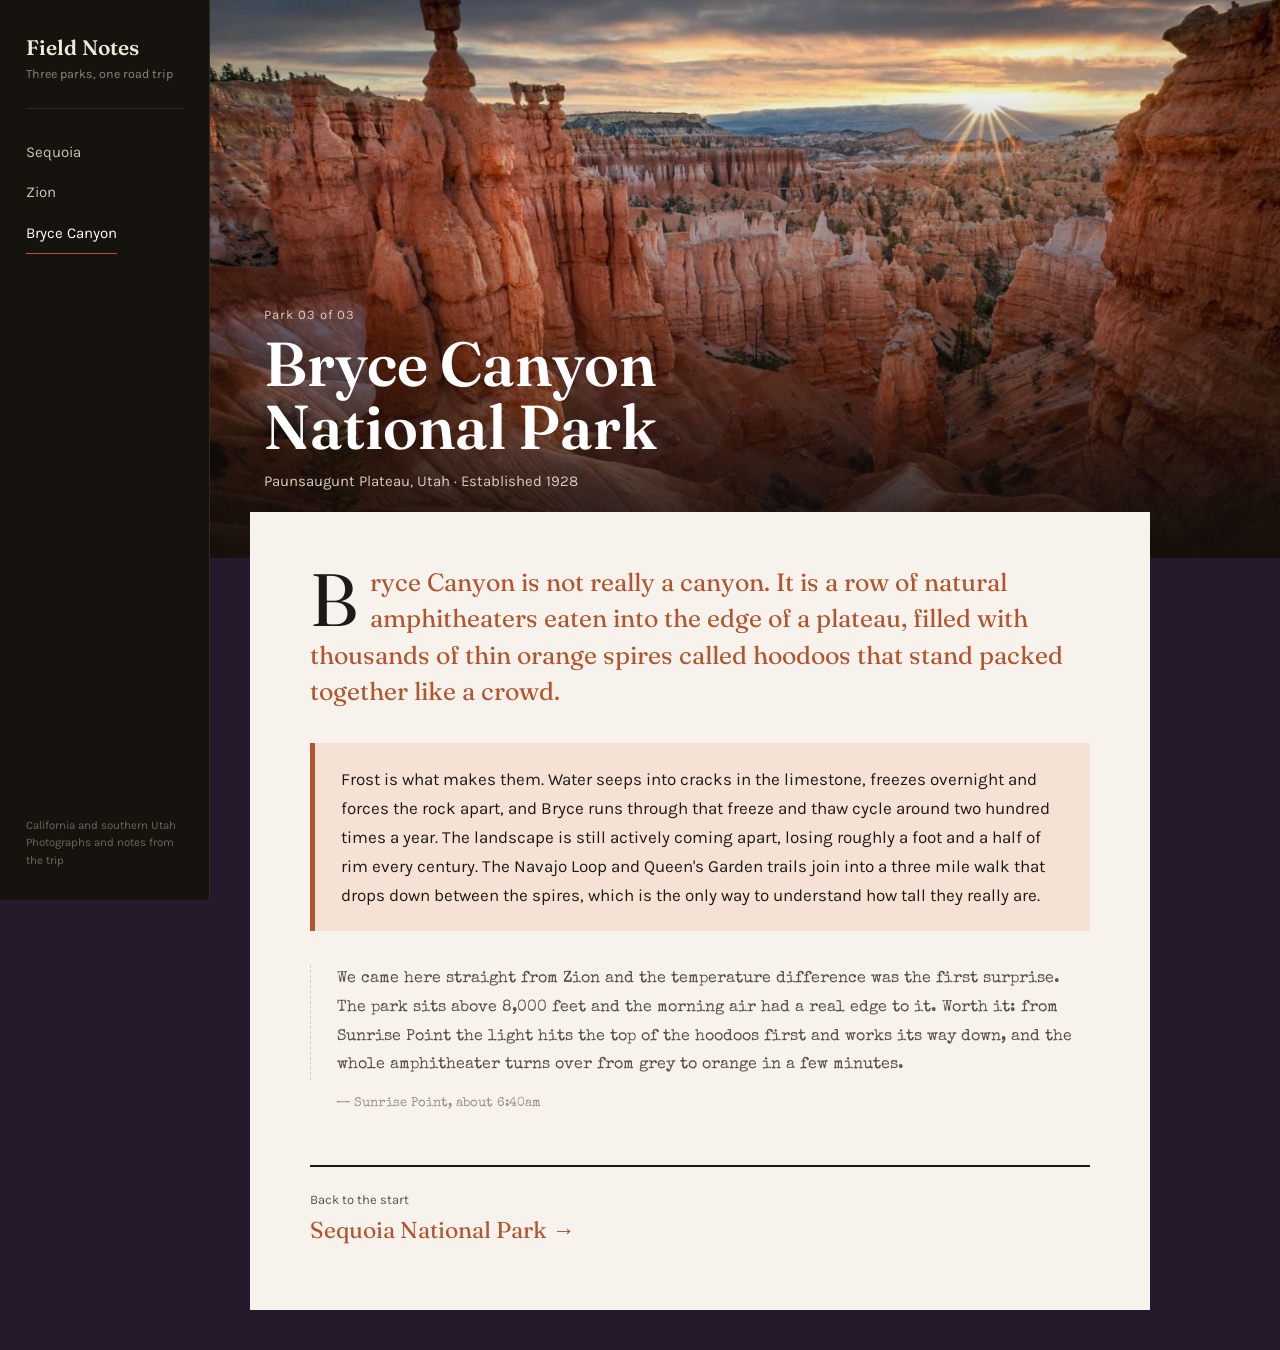
==== bryce-canyon.html @ ff354c73 "Add files via upload Add about page with CSS Grid layout and course certificate" ====
<!DOCTYPE html>
<!-- ============================================================
     PAGE 3 of 3 - Bryce Canyon National Park
     ============================================================ -->
<html lang="en">

<head>
  <!-- Character encoding, and scaling settings for phone screens -->
  <meta charset="UTF-8">
  <meta name="viewport" content="width=device-width, initial-scale=1.0">

  <!-- Wording shown on the browser tab -->
  <title>Bryce Canyon National Park | Field Notes</title>

  <!-- Same three fonts as the other pages -->
  <link rel="preconnect" href="https://fonts.googleapis.com">
  <link rel="preconnect" href="https://fonts.gstatic.com" crossorigin>
  <link href="https://fonts.googleapis.com/css2?family=Fraunces:opsz,wght@9..144,500;9..144,600&family=Karla:wght@400;700&family=Special+Elite&display=swap" rel="stylesheet">

  <!-- Shared stylesheet, loaded with a relative link -->
  <link rel="stylesheet" href="style.css">
</head>

<!-- The page-bryce class switches the palette to orange and dusk plum -->
<body class="page-bryce">

  <!-- ==========================================================
       SIDE RAIL - relative links to all three pages,
       stacked using <br> tags
       ========================================================== -->
  <nav class="rail">
    <div class="rail-title">Field Notes</div>
    <div class="rail-sub">Three parks, one road trip</div>

    <a href="index.html">Sequoia</a><br>
    <a href="zion.html">Zion</a><br>
    <a href="bryce-canyon.html" class="current">Bryce Canyon</a>

    <div class="rail-foot">
      California and southern Utah<br>
      Photographs and notes from the trip
    </div>
  </nav>

  <!-- Everything to the right of the rail -->
  <div class="main">

    <!-- ========================================================
         HERO - large photo with the page heading over it
         ======================================================== -->
    <header class="hero">
      <img src="images/bryce-canyon.jpg" alt="Sunrise over the Bryce amphitheater, with Thor's Hammer standing above rows of orange hoodoos">
      <div class="hero-shade"></div>

      <div class="hero-text">
        <div class="hero-index">Park 03 of 03</div>
        <!-- MAIN HEADING FOR THIS PAGE -->
        <h1>Bryce Canyon<br>National Park</h1>
        <div class="hero-where">Paunsaugunt Plateau, Utah &middot; Established 1928</div>
      </div>
    </header>

    <!-- ========================================================
         CONTENT PANEL
         ======================================================== -->
    <main class="paper">

      <!-- PARAGRAPH 1 - class "lede" (large serif with a drop cap) -->
      <p class="lede">
        Bryce Canyon is not really a canyon. It is a row of natural amphitheaters eaten into the edge of
        a plateau, filled with thousands of thin orange spires called hoodoos that stand packed together
        like a crowd.
      </p>

      <!-- PARAGRAPH 2 - class "body-note" (tinted panel with accent bar) -->
      <p class="body-note">
        Frost is what makes them. Water seeps into cracks in the limestone, freezes overnight and forces
        the rock apart, and Bryce runs through that freeze and thaw cycle around two hundred times a
        year. The landscape is still actively coming apart, losing roughly a foot and a half of rim
        every century. The Navajo Loop and Queen's Garden trails join into a three mile walk that drops
        down between the spires, which is the only way to understand how tall they really are.
      </p>

      <!-- PARAGRAPH 3 - class "journal" (typewriter note) -->
      <p class="journal">
        We came here straight from Zion and the temperature difference was the first surprise. The park
        sits above 8,000 feet and the morning air had a real edge to it. Worth it: from Sunrise Point
        the light hits the top of the hoodoos first and works its way down, and the whole amphitheater
        turns over from grey to orange in a few minutes.
      </p>
      <p class="signed">&mdash; Sunrise Point, about 6:40am</p>

      <!-- FOOTER LINK - relative link back to the first page -->
      <div class="next">
        <span>Back to the start</span>
        <a href="index.html">Sequoia National Park &rarr;</a>
      </div>

    </main>
  </div>

</body>

</html>
---- style.css ----
/* style.css - all 3 pages use this file so I don't repeat the CSS 3 times.
   each page puts a class on <body> to pick its own colors (bottom of file) */

/* colors used everywhere. each page changes some of these further down */
:root {
  --ink: #1d1a17;          /* normal text */
  --ink-soft: #5a5049;     /* captions and small grey text */
  --paper: #f7f3ec;        /* the light panel */
  --deep: #241f1b;         /* dark page background */
  --accent: #8a4a2a;       /* main park color */
  --accent-soft: #e8d9c8;  /* lighter version of the accent */
  --rule: #d8cec0;         /* thin border lines */
}

/* makes padding count inside the width, easier to size things */
* {
  box-sizing: border-box;
}

/* base page setup - dark background and the default font */
body {
  margin: 0;
  background-color: var(--deep);
  color: var(--ink);
  font-family: "Karla", "Segoe UI", Arial, sans-serif;
  font-size: 17px;
  line-height: 1.7;
}

/* the dark bar down the left side with my 3 links in it */
.rail {
  position: fixed;
  top: 0;
  left: 0;
  width: 210px;
  height: 100%;
  padding: 34px 26px;
  background-color: #16130f;
  border-right: 1px solid #2f2823;
}

/* site name at the top of the bar */
.rail-title {
  font-family: "Fraunces", Georgia, serif;
  font-size: 21px;
  font-weight: 600;
  color: #f0e7d8;
  line-height: 1.25;
  margin-bottom: 4px;
}

/* small line under the site name */
.rail-sub {
  font-size: 12.5px;
  color: #8d8175;
  border-bottom: 1px solid #2f2823;
  padding-bottom: 22px;
  margin-bottom: 24px;
}

/* the 3 nav links */
.rail a {
  display: inline-block;
  color: #cfc3b2;
  text-decoration: none;
  font-size: 15px;
  padding: 7px 0;
  border-bottom: 1px solid transparent;
}

/* lights up when you mouse over it */
.rail a:hover {
  color: #ffffff;
  border-bottom-color: var(--accent);
}

/* shows which page you're on right now */
.rail a.current {
  color: #ffffff;
  border-bottom-color: var(--accent);
}

/* outline when you tab through with the keyboard */
.rail a:focus-visible,
.paper a:focus-visible {
  outline: 2px solid var(--accent);
  outline-offset: 3px;
}

/* little note stuck at the bottom of the bar */
.rail-foot {
  position: absolute;
  bottom: 30px;
  left: 26px;
  right: 26px;
  font-size: 11.5px;
  color: #6f6559;
  line-height: 1.55;
}

/* everything to the right of the bar. 210px = width of the bar */
.main {
  margin-left: 210px;
}

/* big photo at the top with the title sitting on it (Bryce page) */
.hero {
  position: relative;
  height: 62vh;
  min-height: 380px;
  overflow: hidden;
}

/* different version for tall photos (Sequoia + Zion). a tall photo
   squeezed into a wide strip loses most of the picture, so here the
   photo gets its own column and the title goes next to it */
.hero.tall {
  display: flex;
  align-items: stretch;
  height: auto;
  min-height: 0;
  background-color: #16130f;
}

/* title column */
.hero.tall .hero-text {
  position: static;
  flex: 1;
  align-self: center;
  padding: 50px 54px;
}

/* photo column. max-height stops a tall photo filling the whole screen */
.hero.tall img {
  width: 46%;
  max-height: 78vh;
}

/* no dark fade needed here since the text isn't on top of the photo */
.hero.tall .hero-shade {
  display: none;
}

/* the photo itself. cover crops it to fit instead of stretching it */
.hero img {
  width: 100%;
  height: 100%;
  object-fit: cover;
  display: block;
}

/* dark fade at the bottom of the photo so white text stays readable */
.hero-shade {
  position: absolute;
  inset: 0;
  background: linear-gradient(to top, rgba(20, 16, 13, 0.88) 0%, rgba(20, 16, 13, 0.25) 45%, rgba(20, 16, 13, 0) 75%);
}

/* the title block */
.hero-text {
  position: absolute;
  left: 54px;
  right: 54px;
  bottom: 64px;
  color: #ffffff;
}

/* the "Park 02 of 03" line */
.hero-index {
  font-size: 13px;
  letter-spacing: 1px;
  color: #e2c9ac;
  margin-bottom: 6px;
}

/* main heading of the page */
.hero h1 {
  font-family: "Fraunces", Georgia, serif;
  font-size: 62px;
  font-weight: 600;
  line-height: 1.02;
  margin: 0 0 10px 0;
}

/* state and year under the heading */
.hero-where {
  font-size: 15px;
  color: #d9cdbd;
}

/* light panel holding the text. the negative margin pulls it up
   so it overlaps the bottom of the photo */
.paper {
  background-color: var(--paper);
  margin: -46px 40px 40px 40px;
  padding: 52px 60px 60px 60px;
  position: relative;
  max-width: 900px;
}

/* PARAGRAPH 1 - big serif type in the park's color */
.lede {
  font-family: "Fraunces", Georgia, serif;
  font-size: 25px;
  line-height: 1.45;
  color: var(--accent);
  margin: 0 0 34px 0;
}

/* the giant first letter on paragraph 1 */
.lede::first-letter {
  font-size: 74px;
  line-height: 0.8;
  float: left;
  padding: 6px 12px 0 0;
  color: var(--ink);
}

/* PARAGRAPH 2 - different font, colored box, thick bar on the left */
.body-note {
  font-family: "Karla", Arial, sans-serif;
  font-size: 17px;
  color: var(--ink);
  background-color: var(--accent-soft);
  border-left: 5px solid var(--accent);
  padding: 22px 26px;
  margin: 0 0 34px 0;
}

/* PARAGRAPH 3 - typewriter font and a dashed line, looks like a trip note */
.journal {
  font-family: "Special Elite", "Courier New", monospace;
  font-size: 15.5px;
  line-height: 1.85;
  color: var(--ink-soft);
  border-left: 1px dashed var(--rule);
  padding-left: 26px;
  margin: 0 0 10px 0;
}

/* the "- Angels Landing summit" line under paragraph 3 */
.signed {
  font-family: "Special Elite", "Courier New", monospace;
  font-size: 13px;
  color: #9c9085;
  padding-left: 26px;
}

/* extra photo inside the panel. not used right now, kept in case
   I add a second photo to a page */
.plate {
  margin: 40px 0 34px 0;
}

.plate img {
  width: 100%;
  display: block;
}

/* small caption under a photo */
.caption {
  font-size: 13px;
  color: var(--ink-soft);
  border-top: 1px solid var(--rule);
  padding-top: 8px;
  margin-top: 10px;
}

/* smaller headings, like "What to bring for Angels Landing" */
h2 {
  font-family: "Fraunces", Georgia, serif;
  font-size: 27px;
  font-weight: 600;
  color: var(--ink);
  margin: 44px 0 16px 0;
}

/* my bulleted list. list-style none turns off the normal dot
   so I can draw my own marker below */
.kit {
  list-style: none;
  padding: 0;
  margin: 0;
}

.kit li {
  position: relative;
  padding: 11px 0 11px 34px;
  border-bottom: 1px solid var(--rule);
}

/* my own bullet - a small square turned 45 degrees so it's a diamond */
.kit li::before {
  content: "";
  position: absolute;
  left: 6px;
  top: 21px;
  width: 9px;
  height: 9px;
  background-color: var(--accent);
  transform: rotate(45deg);
}

/* my table. border-collapse joins the cell borders into single lines */
table {
  border-collapse: collapse;
  width: 100%;
  font-size: 15px;
  margin-top: 6px;
}

/* top row of the table */
th {
  background-color: var(--accent);
  color: #ffffff;
  font-weight: 600;
  text-align: left;
  padding: 13px 16px;
}

/* normal cells */
td {
  padding: 13px 16px;
  border-bottom: 1px solid var(--rule);
  vertical-align: top;
}

/* shades every other row so it's easier to read across */
tbody tr:nth-child(even) {
  background-color: #efe8dc;
}

/* highlights the row for the park you're reading about */
tbody tr.here td {
  background-color: var(--accent-soft);
  font-weight: 700;
}

/* small note under the table */
.source {
  font-size: 12.5px;
  color: var(--ink-soft);
  margin-top: 12px;
}

/* the "next park" link at the bottom of each page */
.next {
  margin-top: 50px;
  padding-top: 22px;
  border-top: 2px solid var(--ink);
}

.next a {
  font-family: "Fraunces", Georgia, serif;
  font-size: 23px;
  color: var(--accent);
  text-decoration: none;
}

.next a:hover {
  text-decoration: underline;
}

.next span {
  display: block;
  font-family: "Karla", Arial, sans-serif;
  font-size: 13px;
  color: var(--ink-soft);
}

/* each page uses one of these to get its own colors.
   the class goes on the <body> tag */

/* Sequoia - forest green */
body.page-sequoia {
  --accent: #3f6b3a;
  --accent-soft: #e2e9dc;
  --deep: #16211a;
}

/* Zion - red sandstone */
body.page-zion {
  --accent: #a4482a;
  --accent-soft: #f2e0d4;
  --deep: #2a1712;
}

/* Bryce - orange and purple */
body.page-bryce {
  --accent: #b2542f;
  --accent-soft: #f6e2d5;
  --deep: #241a2b;
}

/* phone and small screens. the side bar moves to the top
   and everything goes into one column */
@media (max-width: 820px) {
  .rail {
    position: static;
    width: 100%;
    height: auto;
    padding: 22px 24px;
  }

  .rail-foot {
    position: static;
    margin-top: 18px;
  }

  .main {
    margin-left: 0;
  }

  .paper {
    margin: -30px 16px 24px 16px;
    padding: 32px 24px 40px 24px;
  }

  .hero h1 {
    font-size: 38px;
  }

  /* photo on top, title underneath instead of side by side */
  .hero.tall {
    display: block;
  }

  .hero.tall img {
    width: 100%;
    max-height: 52vh;
  }

  .hero.tall .hero-text {
    padding: 26px 24px 32px 24px;
  }

  .hero-text {
    left: 24px;
    right: 24px;
  }

  .lede {
    font-size: 21px;
  }

  /* lets a wide table scroll sideways on a phone instead of breaking */
  .scroller {
    overflow-x: auto;
  }
}
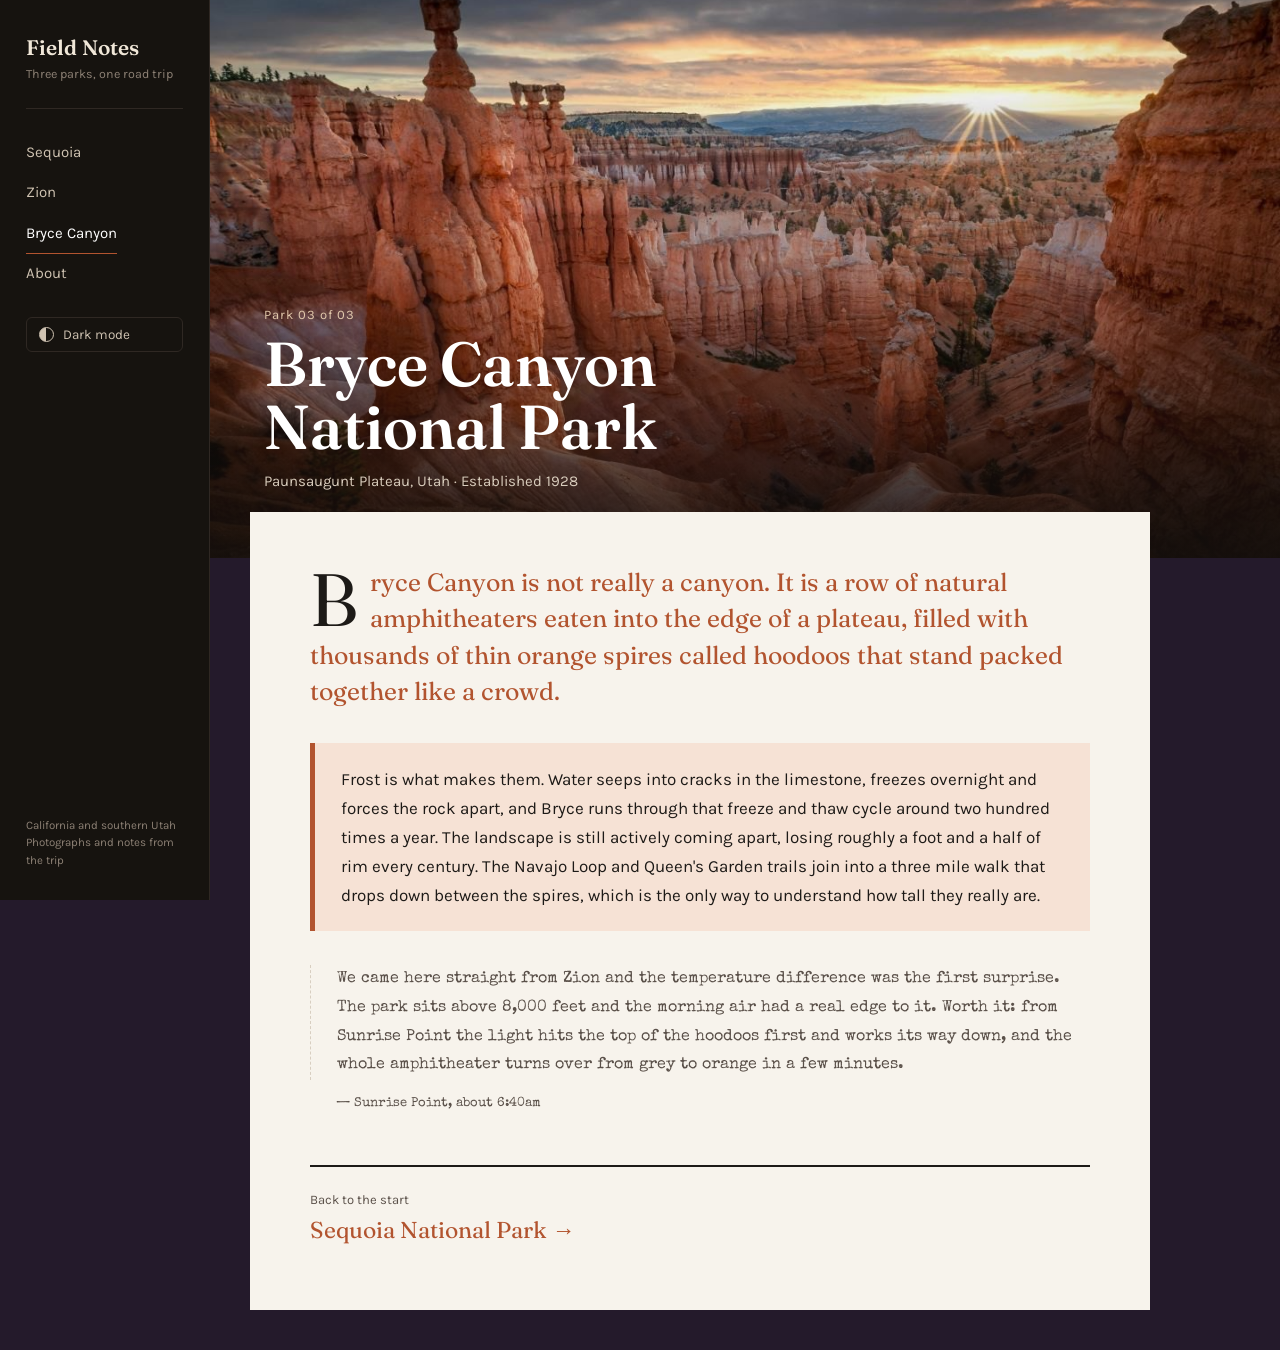
==== commit 4fa98191: "Add dark theme with CSS variables and vanilla JS" ====
--- a/bryce-canyon.html
+++ b/bryce-canyon.html
@@ -34,7 +34,17 @@
 
     <a href="index.html">Sequoia</a><br>
     <a href="zion.html">Zion</a><br>
-    <a href="bryce-canyon.html" class="current">Bryce Canyon</a>
+    <a href="bryce-canyon.html" class="current">Bryce Canyon</a><br>
+      <a href="about.html">About</a>
+
+    <!-- DARK MODE BUTTON
+         theme.js listens for a click on this and swaps the color
+         variables in style.css. aria-pressed tells a screen reader
+         whether dark mode is currently on. -->
+    <button class="theme-toggle" id="themeToggle" type="button" aria-pressed="false">
+      <span class="theme-toggle-icon" aria-hidden="true"></span>
+      <span class="theme-toggle-label">Dark mode</span>
+    </button>
 
     <div class="rail-foot">
       California and southern Utah<br>
@@ -99,6 +109,11 @@
     </main>
   </div>
 
+
+  <!-- the dark mode script. loaded at the end of the page so the button
+       and the <body> tag both exist by the time it runs -->
+  <script src="theme.js"></script>
+
 </body>
 
 </html>
--- a/style.css
+++ b/style.css
@@ -1,5 +1,26 @@
-/* style.css - all 3 pages use this file so I don't repeat the CSS 3 times.
+/* style.css - all 4 pages use this file so I don't repeat the CSS 4 times.
    each page puts a class on <body> to pick its own colors (bottom of file) */
+
+/* ---- MY COLOR PALETTE ----
+   base colors, used on every page:
+   #1d1a17  near black    - body text
+   #5a5049  warm grey     - captions and small text
+   #f7f3ec  off white     - the light panel behind the text
+   #241f1b  dark brown    - page background
+   #16130f  darker brown  - the nav bar
+   #d8cec0  light tan     - thin border lines
+
+   one accent color per park, swapped in at the bottom of this file:
+   #3f6b3a  forest green  - Sequoia
+   #a4482a  sandstone red - Zion
+   #b2542f  burnt orange  - Bryce Canyon
+   #6b5b8a  dusty purple  - About page
+
+   ---- MY FONTS ----
+   Fraunces      - headings, and the first paragraph on each page
+   Karla         - normal body text
+   Special Elite - typewriter font for my trip notes
+   all three come from Google Fonts, linked in the <head> of each page */
 
 /* colors used everywhere. each page changes some of these further down */
 :root {
@@ -9,7 +30,17 @@
   --deep: #241f1b;         /* dark page background */
   --accent: #8a4a2a;       /* main park color */
   --accent-soft: #e8d9c8;  /* lighter version of the accent */
+  --accent-ink: #ffffff;   /* text that sits on top of the accent color */
   --rule: #d8cec0;         /* thin border lines */
+  --row-alt: #efe8dc;      /* shading on every other table row */
+
+  /* the nav bar colors. these are variables too so dark mode can swap them */
+  --rail-bg: #16130f;
+  --rail-border: #2f2823;
+  --rail-title: #f0e7d8;
+  --rail-text: #8d8175;
+  --rail-link: #cfc3b2;
+  --rail-link-on: #ffffff;
 }
 
 /* makes padding count inside the width, easier to size things */
@@ -35,8 +66,8 @@
   width: 210px;
   height: 100%;
   padding: 34px 26px;
-  background-color: #16130f;
-  border-right: 1px solid #2f2823;
+  background-color: var(--rail-bg);
+  border-right: 1px solid var(--rail-border);
 }
 
 /* site name at the top of the bar */
@@ -44,7 +75,7 @@
   font-family: "Fraunces", Georgia, serif;
   font-size: 21px;
   font-weight: 600;
-  color: #f0e7d8;
+  color: var(--rail-title);
   line-height: 1.25;
   margin-bottom: 4px;
 }
@@ -52,8 +83,8 @@
 /* small line under the site name */
 .rail-sub {
   font-size: 12.5px;
-  color: #8d8175;
-  border-bottom: 1px solid #2f2823;
+  color: var(--rail-text);
+  border-bottom: 1px solid var(--rail-border);
   padding-bottom: 22px;
   margin-bottom: 24px;
 }
@@ -61,7 +92,7 @@
 /* the 3 nav links */
 .rail a {
   display: inline-block;
-  color: #cfc3b2;
+  color: var(--rail-link);
   text-decoration: none;
   font-size: 15px;
   padding: 7px 0;
@@ -70,13 +101,13 @@
 
 /* lights up when you mouse over it */
 .rail a:hover {
-  color: #ffffff;
+  color: var(--rail-link-on);
   border-bottom-color: var(--accent);
 }
 
 /* shows which page you're on right now */
 .rail a.current {
-  color: #ffffff;
+  color: var(--rail-link-on);
   border-bottom-color: var(--accent);
 }
 
@@ -94,7 +125,7 @@
   left: 26px;
   right: 26px;
   font-size: 11.5px;
-  color: #6f6559;
+  color: var(--rail-text);
   line-height: 1.55;
 }
 
@@ -119,7 +150,7 @@
   align-items: stretch;
   height: auto;
   min-height: 0;
-  background-color: #16130f;
+  background-color: var(--rail-bg);
 }
 
 /* title column */
@@ -242,7 +273,7 @@
 .signed {
   font-family: "Special Elite", "Courier New", monospace;
   font-size: 13px;
-  color: #9c9085;
+  color: var(--ink-soft);
   padding-left: 26px;
 }
 
@@ -312,7 +343,7 @@
 /* top row of the table */
 th {
   background-color: var(--accent);
-  color: #ffffff;
+  color: var(--accent-ink);
   font-weight: 600;
   text-align: left;
   padding: 13px 16px;
@@ -327,7 +358,7 @@
 
 /* shades every other row so it's easier to read across */
 tbody tr:nth-child(even) {
-  background-color: #efe8dc;
+  background-color: var(--row-alt);
 }
 
 /* highlights the row for the park you're reading about */
@@ -390,6 +421,220 @@
   --accent: #b2542f;
   --accent-soft: #f6e2d5;
   --deep: #241a2b;
+}
+
+/* About - dusty purple */
+body.page-about {
+  --accent: #6b5b8a;
+  --accent-soft: #e6e2ee;
+  --deep: #1f1c26;
+}
+
+/* ---- CSS GRID LAYOUT (about page) ----
+   the other 3 pages pin the nav bar with position: fixed. on the about
+   page I used CSS Grid instead. grid-template-columns makes 2 columns:
+   the first is exactly 210px for the nav links, the second is 1fr which
+   means "whatever space is left" for the content. */
+.grid-page {
+  display: grid;
+  grid-template-columns: 210px 1fr;
+  min-height: 100vh;
+}
+
+/* the nav goes in column 1, the content in column 2.
+   naming them is optional but makes it obvious what goes where */
+.grid-nav {
+  grid-column: 1;
+}
+
+.grid-content {
+  grid-column: 2;
+  padding: 60px 54px;
+}
+
+/* inside the grid the nav scrolls with the page instead of being pinned,
+   so it can't be fixed anymore. relative keeps the footer note in place */
+.page-about .rail {
+  position: relative;
+  width: auto;
+  height: auto;
+  min-height: 100vh;
+}
+
+/* the fixed bar is gone on this page so no left margin is needed */
+.page-about .main {
+  margin-left: 0;
+}
+
+/* heading at the top of the about page */
+.about-head h1 {
+  font-family: "Fraunces", Georgia, serif;
+  font-size: 52px;
+  font-weight: 600;
+  color: #ffffff;
+  line-height: 1.05;
+  margin: 0 0 8px 0;
+}
+
+.about-head p {
+  color: #a79dba;
+  margin: 0 0 34px 0;
+}
+
+/* the white panel with my paragraphs in it */
+.about-panel {
+  background-color: var(--paper);
+  padding: 46px 50px;
+  max-width: 820px;
+}
+
+/* my social links at the bottom */
+.links {
+  list-style: none;
+  padding: 0;
+  margin: 18px 0 0 0;
+}
+
+.links li {
+  padding: 10px 0;
+  border-bottom: 1px solid var(--rule);
+}
+
+.links a {
+  color: var(--accent);
+  font-weight: 700;
+  text-decoration: none;
+}
+
+.links a:hover {
+  text-decoration: underline;
+}
+
+/* the grey "GitHub" / "LinkedIn" label before each link */
+.links span {
+  display: inline-block;
+  width: 90px;
+  color: var(--ink-soft);
+  font-size: 14px;
+}
+
+/* ==========================================================================
+   DARK THEME
+   This is the whole dark mode. It does not restyle anything - it just gives
+   the same variables from the top of this file a different set of values.
+   Every rule in the stylesheet already reads those variables, so changing
+   them here flips the entire site at once.
+
+   theme.js adds and removes the "dark-mode" class on the <body> tag.
+   These rules sit AFTER the park palettes on purpose: when two rules have
+   the same strength, the one further down the file wins.
+
+   ---- MY DARK PALETTE ----
+   #ece5da  off white     - body text
+   #a89c8d  warm grey     - captions and small text
+   #1b1813  near black    - the panel behind the text
+   #0a0908  darkest brown - page background
+   #3a322a  dark tan      - thin border lines
+   ========================================================================== */
+body.dark-mode {
+  --ink: #ece5da;
+  --ink-soft: #a89c8d;
+  --paper: #1b1813;
+  --deep: #0a0908;
+  --rule: #3a322a;
+  --row-alt: #241f1a;
+  --accent-ink: #141210;
+
+  --rail-bg: #0c0b09;
+  --rail-border: #2a241e;
+  --rail-title: #f2ece1;
+  --rail-text: #8a7f71;
+  --rail-link: #c6bbac;
+  --rail-link-on: #ffffff;
+}
+
+/* each park needs its own dark version of the accent. the light-mode accent
+   is too dark to read against a near-black panel, so these lift it, and the
+   tinted paragraph box gets a dark tint instead of a pale one.
+   two class names means these beat the plain .dark-mode block above. */
+body.page-sequoia.dark-mode {
+  --accent: #74b069;
+  --accent-soft: #1d2a1c;
+}
+
+body.page-zion.dark-mode {
+  --accent: #dd7a4a;
+  --accent-soft: #2e1a12;
+}
+
+body.page-bryce.dark-mode {
+  --accent: #e4834d;
+  --accent-soft: #301a12;
+}
+
+body.page-about.dark-mode {
+  --accent: #a28ecb;
+  --accent-soft: #241f2e;
+}
+
+/* the dark gradient over the hero photo. it is heavier in dark mode so the
+   photo does not glow against the darker page around it. */
+body.dark-mode .hero-shade {
+  background: linear-gradient(to top, rgba(6, 5, 4, 0.94) 0%, rgba(6, 5, 4, 0.4) 45%, rgba(6, 5, 4, 0) 78%);
+}
+
+/* photos are the one thing that should not go fully dark, so they are only
+   dimmed slightly rather than recolored */
+body.dark-mode .hero img,
+body.dark-mode .plate img {
+  filter: brightness(0.86);
+}
+
+/* --------------------------------------------------------------------------
+   THEME TOGGLE BUTTON
+   Lives at the bottom of the nav bar. It is a real <button> rather than a
+   link so the keyboard and screen readers treat it as a control.
+   -------------------------------------------------------------------------- */
+.theme-toggle {
+  display: flex;
+  align-items: center;
+  gap: 9px;
+  width: 100%;
+  margin-top: 22px;
+  padding: 9px 12px;
+  background-color: transparent;
+  color: var(--rail-link);
+  border: 1px solid var(--rail-border);
+  border-radius: 6px;
+  font-family: inherit;
+  font-size: 13.5px;
+  cursor: pointer;
+}
+
+.theme-toggle:hover {
+  color: var(--rail-link-on);
+  border-color: var(--accent);
+}
+
+.theme-toggle:focus-visible {
+  outline: 2px solid var(--accent);
+  outline-offset: 3px;
+}
+
+/* the little moon / sun circle. the shading is done with a gradient so the
+   button needs no image file. */
+.theme-toggle-icon {
+  width: 15px;
+  height: 15px;
+  border-radius: 50%;
+  border: 1px solid currentColor;
+  background: linear-gradient(to right, currentColor 50%, transparent 50%);
+  flex-shrink: 0;
+}
+
+/* when dark mode is on, the circle fills the other way round */
+body.dark-mode .theme-toggle-icon {
+  background: linear-gradient(to right, transparent 50%, currentColor 50%);
 }
 
 /* phone and small screens. the side bar moves to the top
@@ -447,4 +692,30 @@
   .scroller {
     overflow-x: auto;
   }
-}+
+  /* the grid drops from 2 columns to 1, so the nav sits above the content */
+  .grid-page {
+    grid-template-columns: 1fr;
+  }
+
+  .grid-nav,
+  .grid-content {
+    grid-column: 1;
+  }
+
+  .grid-content {
+    padding: 30px 20px;
+  }
+
+  .page-about .rail {
+    min-height: 0;
+  }
+
+  .about-head h1 {
+    font-size: 34px;
+  }
+
+  .about-panel {
+    padding: 28px 22px;
+  }
+}
